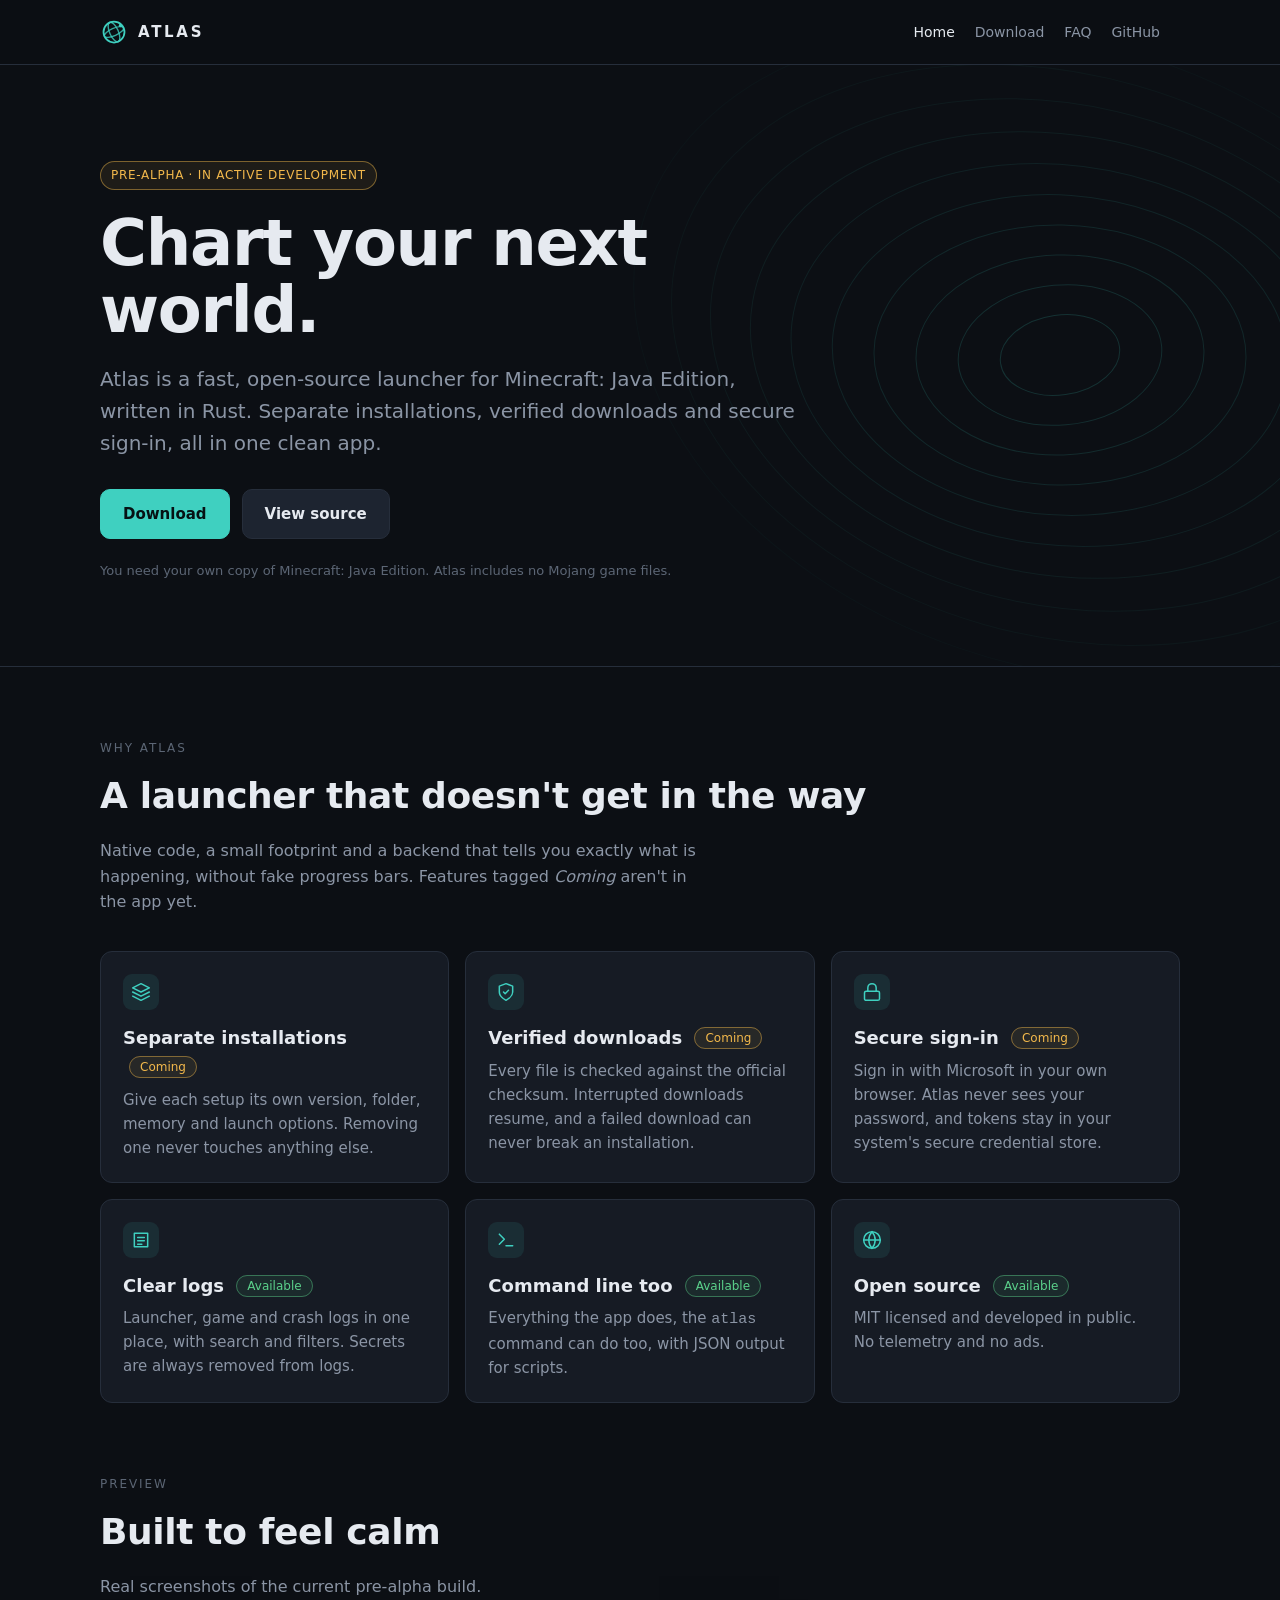
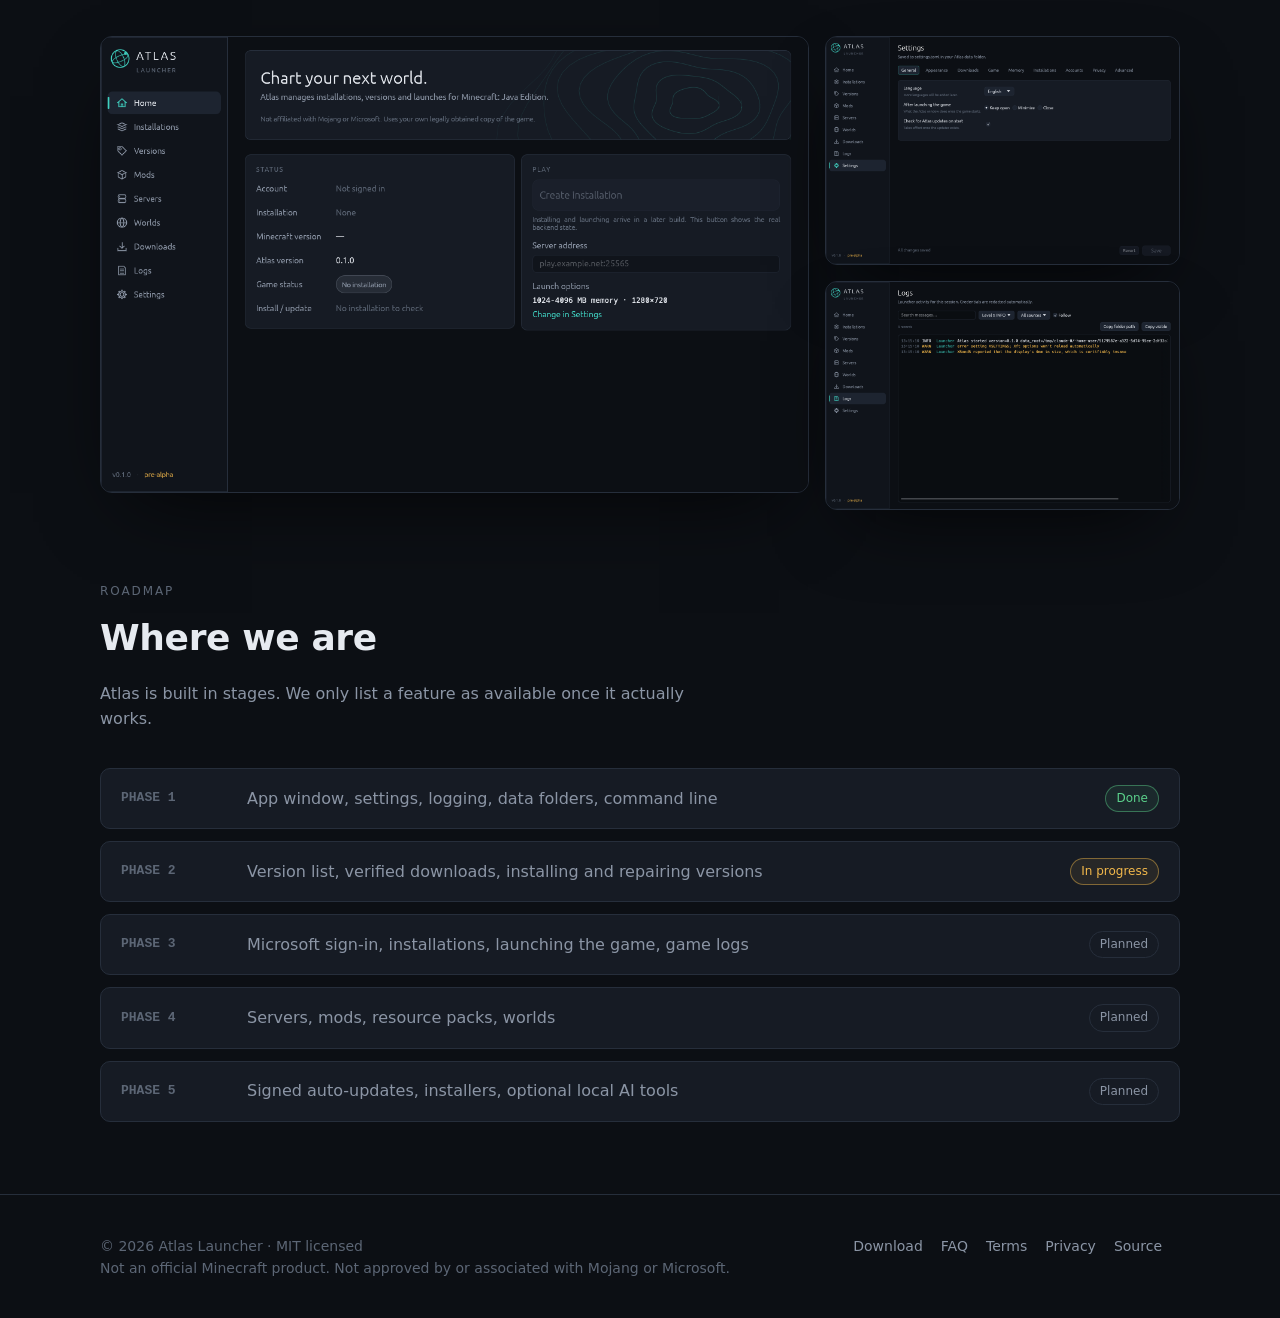
==== index.html @ b88f0ab8 "Add website (GitHub Pages) and cross-platform CI - site/: landing, download (live GitHub release loo" ====
<!doctype html>
<html lang="en">
<head>
<meta charset="utf-8">
<meta name="viewport" content="width=device-width,initial-scale=1">
<title>Atlas Launcher — a fast, open launcher for Minecraft: Java Edition</title>
<meta name="description" content="Atlas is an open-source Rust desktop launcher for Minecraft: Java Edition. Multiple installations, verified downloads, secure Microsoft sign-in.">
<meta name="theme-color" content="#0c0f14">
<meta property="og:title" content="Atlas Launcher — a fast, open launcher for Minecraft: Java Edition">
<meta property="og:description" content="Atlas is an open-source Rust desktop launcher for Minecraft: Java Edition. Multiple installations, verified downloads, secure Microsoft sign-in.">
<meta property="og:image" content="assets/home.png">
<link rel="icon" href="assets/favicon.svg" type="image/svg+xml">
<link rel="stylesheet" href="assets/style.css">
<script src="assets/site.js" defer></script>
</head>
<body>
<header class="nav"><div class="wrap">
<a class="brand" href="index.html"><svg viewBox="0 0 32 32" fill="none" aria-hidden="true"><circle cx="16" cy="16" r="12" stroke="#3fd0c0" stroke-width="2"/><ellipse cx="16" cy="16" rx="5" ry="12" transform="rotate(-24 16 16)" stroke="#3fd0c0" stroke-opacity=".8" stroke-width="1.6"/><ellipse cx="16" cy="16" rx="12" ry="4.2" transform="rotate(-24 16 16)" stroke="#3fd0c0" stroke-opacity=".8" stroke-width="1.6"/><circle cx="23.5" cy="8.5" r="2" fill="#3fd0c0"/></svg>ATLAS</a>
<button class="menu-btn" aria-expanded="false" aria-label="Menu">Menu</button>
<ul><li><a href="index.html" aria-current="page">Home</a></li><li><a href="download.html">Download</a></li><li><a href="faq.html">FAQ</a></li><li><a href="https://github.com/sayovc/Atlas-Launcher">GitHub</a></li><li><a href="#" data-discord hidden>Discord</a></li></ul>
</div></header>
<main>
<section class="hero"><div class="wrap"><svg class="contours" viewBox="0 0 900 700" fill="none" aria-hidden="true"><ellipse cx="520" cy="330" rx="60" ry="40" transform="rotate(-8 520 330)" stroke="#3fd0c0" stroke-opacity="0.32"/><ellipse cx="520" cy="330" rx="102" ry="70" transform="rotate(-5 520 330)" stroke="#3fd0c0" stroke-opacity="0.29"/><ellipse cx="520" cy="330" rx="144" ry="100" transform="rotate(-2 520 330)" stroke="#3fd0c0" stroke-opacity="0.26"/><ellipse cx="520" cy="330" rx="186" ry="130" transform="rotate(1 520 330)" stroke="#3fd0c0" stroke-opacity="0.23"/><ellipse cx="520" cy="330" rx="228" ry="160" transform="rotate(4 520 330)" stroke="#3fd0c0" stroke-opacity="0.20"/><ellipse cx="520" cy="330" rx="270" ry="190" transform="rotate(7 520 330)" stroke="#3fd0c0" stroke-opacity="0.17"/><ellipse cx="520" cy="330" rx="312" ry="220" transform="rotate(10 520 330)" stroke="#3fd0c0" stroke-opacity="0.14"/><ellipse cx="520" cy="330" rx="354" ry="250" transform="rotate(13 520 330)" stroke="#3fd0c0" stroke-opacity="0.11"/><ellipse cx="520" cy="330" rx="396" ry="280" transform="rotate(16 520 330)" stroke="#3fd0c0" stroke-opacity="0.08"/><ellipse cx="520" cy="330" rx="438" ry="310" transform="rotate(19 520 330)" stroke="#3fd0c0" stroke-opacity="0.05"/></svg>
<span class="badge">Pre-alpha · in active development</span>
<h1>Chart your next world.</h1>
<p class="lead">Atlas is a fast, open-source launcher for Minecraft: Java Edition, written in Rust. Separate installations, verified downloads and secure sign-in, all in one clean app.</p>
<div class="ctas"><a class="btn primary" href="download.html">Download</a><a class="btn" href="https://github.com/sayovc/Atlas-Launcher">View source</a><a class="btn" href="#" data-discord hidden>Join Discord</a></div>
<p class="fine">You need your own copy of Minecraft: Java Edition. Atlas includes no Mojang game files.</p>
</div></section>

<section><div class="wrap">
<p class="eyebrow">Why Atlas</p><h2>A launcher that doesn't get in the way</h2>
<p class="sub">Native code, a small footprint and a backend that tells you exactly what is happening, without fake progress bars. Features tagged <em>Coming</em> aren't in the app yet.</p>
<div class="grid">
<div class="card reveal"><div class="icon"><svg viewBox="0 0 24 24" fill="none" stroke="currentColor" stroke-width="1.8" stroke-linecap="round" stroke-linejoin="round"><path d="M12 2 2 7l10 5 10-5-10-5z"/><path d="m2 17 10 5 10-5"/><path d="m2 12 10 5 10-5"/></svg></div><h3>Separate installations <span class="pill next">Coming</span></h3><p>Give each setup its own version, folder, memory and launch options. Removing one never touches anything else.</p></div>
<div class="card reveal"><div class="icon"><svg viewBox="0 0 24 24" fill="none" stroke="currentColor" stroke-width="1.8" stroke-linecap="round" stroke-linejoin="round"><path d="M12 22s8-4 8-10V5l-8-3-8 3v7c0 6 8 10 8 10z"/><path d="m9 12 2 2 4-4"/></svg></div><h3>Verified downloads <span class="pill next">Coming</span></h3><p>Every file is checked against the official checksum. Interrupted downloads resume, and a failed download can never break an installation.</p></div>
<div class="card reveal"><div class="icon"><svg viewBox="0 0 24 24" fill="none" stroke="currentColor" stroke-width="1.8" stroke-linecap="round" stroke-linejoin="round"><rect x="3" y="11" width="18" height="11" rx="2"/><path d="M7 11V7a5 5 0 0 1 10 0v4"/></svg></div><h3>Secure sign-in <span class="pill next">Coming</span></h3><p>Sign in with Microsoft in your own browser. Atlas never sees your password, and tokens stay in your system's secure credential store.</p></div>
<div class="card reveal"><div class="icon"><svg viewBox="0 0 24 24" fill="none" stroke="currentColor" stroke-width="1.8" stroke-linecap="round" stroke-linejoin="round"><path d="M4 4h16v16H4z"/><path d="M8 9h8M8 13h8M8 17h5"/></svg></div><h3>Clear logs <span class="pill done">Available</span></h3><p>Launcher, game and crash logs in one place, with search and filters. Secrets are always removed from logs.</p></div>
<div class="card reveal"><div class="icon"><svg viewBox="0 0 24 24" fill="none" stroke="currentColor" stroke-width="1.8" stroke-linecap="round" stroke-linejoin="round"><polyline points="4 17 10 11 4 5"/><line x1="12" y1="19" x2="20" y2="19"/></svg></div><h3>Command line too <span class="pill done">Available</span></h3><p>Everything the app does, the <code>atlas</code> command can do too, with JSON output for scripts.</p></div>
<div class="card reveal"><div class="icon"><svg viewBox="0 0 24 24" fill="none" stroke="currentColor" stroke-width="1.8" stroke-linecap="round" stroke-linejoin="round"><circle cx="12" cy="12" r="10"/><path d="M2 12h20"/><path d="M12 2a15 15 0 0 1 0 20 15 15 0 0 1 0-20z"/></svg></div><h3>Open source <span class="pill done">Available</span></h3><p>MIT licensed and developed in public. No telemetry and no ads.</p></div>
</div></div></section>

<section style="padding-top:0"><div class="wrap">
<p class="eyebrow">Preview</p><h2>Built to feel calm</h2>
<p class="sub">Real screenshots of the current pre-alpha build.</p>
<div class="shots reveal"><img class="shot" src="assets/home.png" alt="Atlas home screen showing status and play panel" loading="lazy">
<div class="side"><img class="shot" src="assets/settings.png" alt="Atlas settings screen" loading="lazy"><img class="shot" src="assets/logs.png" alt="Atlas log viewer" loading="lazy"></div></div>
</div></section>

<section style="padding-top:0"><div class="wrap">
<p class="eyebrow">Roadmap</p><h2>Where we are</h2>
<p class="sub">Atlas is built in stages. We only list a feature as available once it actually works.</p>
<div class="road">
<div class="step reveal"><b>PHASE 1</b><span class="d">App window, settings, logging, data folders, command line</span><span class="pill done">Done</span></div>
<div class="step reveal"><b>PHASE 2</b><span class="d">Version list, verified downloads, installing and repairing versions</span><span class="pill next">In progress</span></div>
<div class="step reveal"><b>PHASE 3</b><span class="d">Microsoft sign-in, installations, launching the game, game logs</span><span class="pill later">Planned</span></div>
<div class="step reveal"><b>PHASE 4</b><span class="d">Servers, mods, resource packs, worlds</span><span class="pill later">Planned</span></div>
<div class="step reveal"><b>PHASE 5</b><span class="d">Signed auto-updates, installers, optional local AI tools</span><span class="pill later">Planned</span></div>
</div></div></section>

</main>
<footer><div class="wrap">
<div>© <span data-year>2026</span> Atlas Launcher · MIT licensed<br>Not an official Minecraft product. Not approved by or associated with Mojang or Microsoft.</div>
<ul><li><a href="download.html">Download</a></li><li><a href="faq.html">FAQ</a></li><li><a href="terms.html">Terms</a></li><li><a href="privacy.html">Privacy</a></li><li><a href="https://github.com/sayovc/Atlas-Launcher">Source</a></li><li><a href="#" data-discord hidden>Discord</a></li></ul>
</div></footer>
</body>
</html>
---- assets/style.css ----
:root{
  --bg:#0c0f14;--bg2:#10141b;--surface:#161b24;--surface-hi:#1d2430;--border:#262e3b;
  --text:#e6eaf0;--dim:#8b95a5;--faint:#5c6675;--accent:#3fd0c0;--accent-ink:#061214;
  --warn:#f2b84b;--radius:12px;--max:1120px;
  --font:"Inter",system-ui,-apple-system,"Segoe UI",Roboto,Ubuntu,sans-serif;
  --mono:"JetBrains Mono",ui-monospace,SFMono-Regular,Menlo,Consolas,monospace;
}
*{box-sizing:border-box}
html{scroll-behavior:smooth}
@media (prefers-reduced-motion:reduce){html{scroll-behavior:auto}*{animation:none!important;transition:none!important}}
body{margin:0;background:var(--bg);color:var(--text);font:16px/1.6 var(--font);-webkit-font-smoothing:antialiased}
a{color:var(--accent);text-decoration:none}a:hover{text-decoration:underline}
img{max-width:100%;display:block}
.wrap{max-width:var(--max);margin:0 auto;padding:0 20px}
/* header */
.nav{position:sticky;top:0;z-index:10;background:rgba(12,15,20,.82);backdrop-filter:blur(10px);border-bottom:1px solid var(--border)}
.nav .wrap{display:flex;align-items:center;gap:24px;height:64px}
.brand{display:flex;align-items:center;gap:10px;color:var(--text);font-weight:700;letter-spacing:.18em;font-size:15px}
.brand:hover{text-decoration:none}
.brand svg{width:28px;height:28px}
.nav ul{display:flex;gap:20px;list-style:none;margin:0 0 0 auto;padding:0}
.nav ul a{color:var(--dim);font-size:14px}.nav ul a:hover,.nav ul a[aria-current]{color:var(--text);text-decoration:none}
.menu-btn{display:none;margin-left:auto;background:none;border:1px solid var(--border);color:var(--text);border-radius:8px;padding:6px 10px;font:inherit}
@media (max-width:760px){
  .menu-btn{display:block}
  .nav ul{display:none;position:absolute;top:64px;left:0;right:0;flex-direction:column;gap:0;background:var(--bg2);border-bottom:1px solid var(--border);padding:8px 20px}
  .nav ul.open{display:flex}.nav ul a{display:block;padding:10px 0}
}
/* buttons */
.btn{display:inline-flex;align-items:center;gap:8px;padding:12px 22px;border-radius:10px;font-weight:600;font-size:15px;border:1px solid var(--border);background:var(--surface-hi);color:var(--text);transition:transform .15s,border-color .15s,background .15s}
.btn:hover{text-decoration:none;border-color:var(--accent);transform:translateY(-1px)}
.btn.primary{background:var(--accent);color:var(--accent-ink);border-color:var(--accent)}
.btn.primary:hover{filter:brightness(1.07)}
.btn[hidden]{display:none}
/* hero */
.hero{position:relative;overflow:hidden;padding:96px 0 72px;border-bottom:1px solid var(--border)}
.hero .contours{position:absolute;right:-160px;top:-40px;width:900px;opacity:.55;pointer-events:none}
.hero h1{font-size:clamp(36px,6vw,64px);line-height:1.05;margin:0 0 18px;letter-spacing:-.02em;max-width:14ch}
.hero p.lead{font-size:clamp(17px,2.2vw,20px);color:var(--dim);max-width:56ch;margin:0 0 30px}
.hero .ctas{display:flex;flex-wrap:wrap;gap:12px}
.badge{display:inline-block;font-size:12px;letter-spacing:.06em;text-transform:uppercase;padding:4px 10px;border-radius:999px;border:1px solid rgba(242,184,75,.45);color:var(--warn);background:rgba(242,184,75,.08);margin-bottom:20px}
.fine{font-size:13px;color:var(--faint);margin-top:22px}
/* sections */
section{padding:72px 0}
.eyebrow{font-size:12px;letter-spacing:.16em;text-transform:uppercase;color:var(--faint);margin:0 0 8px}
h2{font-size:clamp(26px,3.4vw,36px);margin:0 0 14px;letter-spacing:-.01em}
h3{margin:0 0 6px;font-size:18px}
.sub{color:var(--dim);max-width:60ch;margin:0 0 36px}
.grid{display:grid;gap:16px;grid-template-columns:repeat(auto-fit,minmax(300px,1fr))}
.card h3 .pill{vertical-align:middle;margin-left:6px;font-weight:500}
.card{background:var(--surface);border:1px solid var(--border);border-radius:var(--radius);padding:22px}
.card p{margin:0;color:var(--dim);font-size:15px}
.card .icon{width:36px;height:36px;border-radius:9px;display:grid;place-items:center;background:rgba(63,208,192,.1);color:var(--accent);margin-bottom:14px}
.card .icon svg{width:20px;height:20px}
.shot{border-radius:var(--radius);border:1px solid var(--border);box-shadow:0 30px 80px -30px rgba(0,0,0,.8)}
.shots{display:grid;gap:16px;grid-template-columns:2fr 1fr}
.shots .side{display:grid;gap:16px}
@media (max-width:760px){.shots{grid-template-columns:1fr}}
/* roadmap */
.road{display:grid;gap:12px}
.step{display:grid;grid-template-columns:110px 1fr auto;gap:16px;align-items:center;background:var(--surface);border:1px solid var(--border);border-radius:10px;padding:16px 20px}
.step b{font-family:var(--mono);font-size:13px;color:var(--faint)}
.step span.d{color:var(--dim)}
.pill{font-size:12px;padding:3px 10px;border-radius:999px;white-space:nowrap}
.pill.done{color:#5bd18b;border:1px solid rgba(91,209,139,.45);background:rgba(91,209,139,.08)}
.pill.next{color:var(--warn);border:1px solid rgba(242,184,75,.45);background:rgba(242,184,75,.08)}
.pill.later{color:var(--dim);border:1px solid var(--border)}
@media (max-width:620px){.step{grid-template-columns:1fr}}
/* prose pages */
.page{padding:64px 0 80px}
.prose{max-width:760px}
.prose h1{font-size:clamp(30px,4.5vw,44px);margin:0 0 8px;letter-spacing:-.02em}
.prose h2{font-size:22px;margin:40px 0 10px}
.prose p,.prose li{color:#c4cad4}
.prose .meta{color:var(--faint);font-size:14px;margin-bottom:28px}
.prose code,pre{font-family:var(--mono);font-size:14px;background:var(--surface);border:1px solid var(--border);border-radius:6px}
.prose code{padding:1px 6px}
pre{padding:16px;overflow-x:auto;color:var(--text)}
details{background:var(--surface);border:1px solid var(--border);border-radius:10px;padding:14px 18px;margin-bottom:10px}
details summary{cursor:pointer;font-weight:600}
details p{margin:10px 0 0}
.note{border-left:3px solid var(--warn);background:rgba(242,184,75,.06);padding:12px 16px;border-radius:0 8px 8px 0;color:#d9cfb9}
/* downloads */
.dl-grid{display:grid;gap:16px;grid-template-columns:repeat(auto-fit,minmax(260px,1fr));margin:28px 0}
.dl{background:var(--surface);border:1px solid var(--border);border-radius:var(--radius);padding:22px;display:flex;flex-direction:column;gap:10px}
.dl.recommended{border-color:var(--accent);box-shadow:0 0 0 1px var(--accent) inset}
.dl .os{font-weight:700;font-size:18px}
.dl .files{display:flex;flex-direction:column;gap:6px;font-size:14px}
.dl .muted{color:var(--faint);font-size:14px}
/* footer */
footer{border-top:1px solid var(--border);padding:40px 0;color:var(--faint);font-size:14px}
footer .wrap{display:flex;flex-wrap:wrap;gap:24px;justify-content:space-between}
footer ul{list-style:none;display:flex;flex-wrap:wrap;gap:18px;margin:0;padding:0}
footer a{color:var(--dim)}
.reveal{opacity:0;transform:translateY(12px);transition:opacity .6s ease,transform .6s ease}
.reveal.in{opacity:1;transform:none}
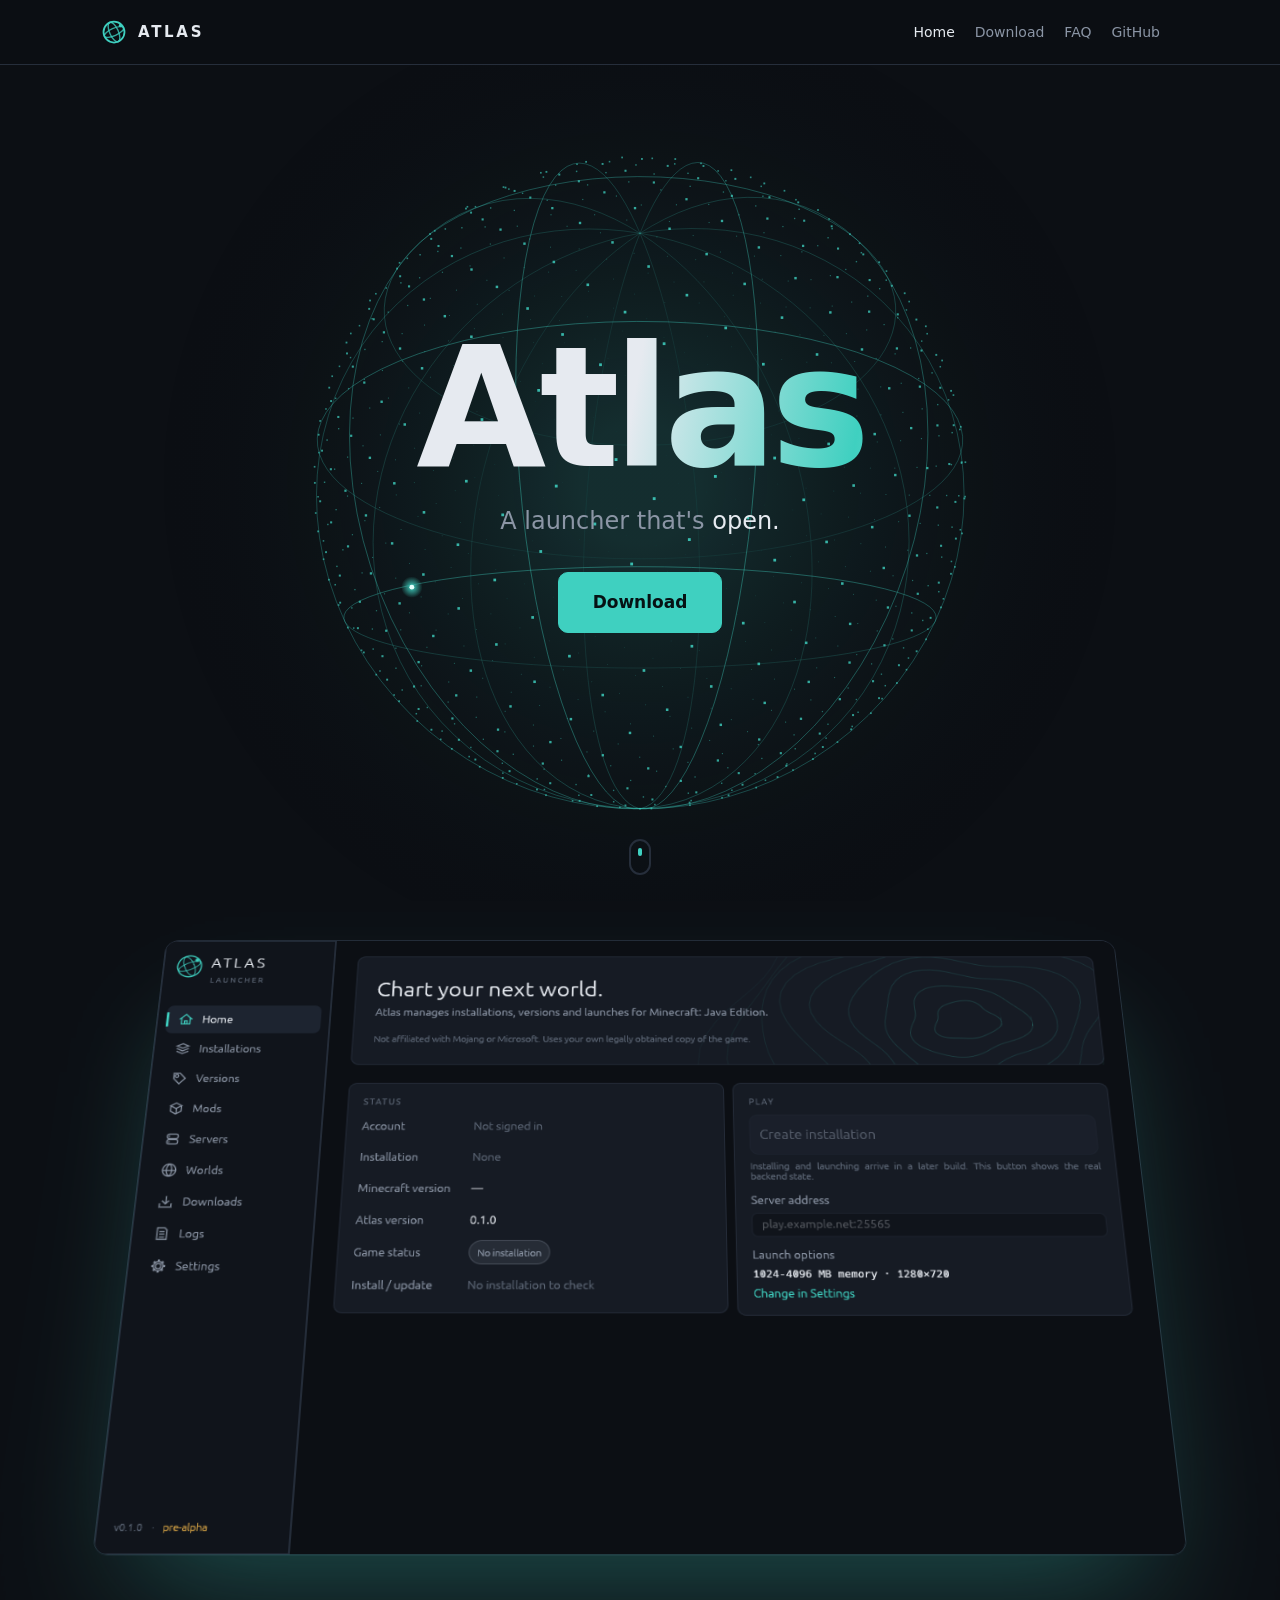
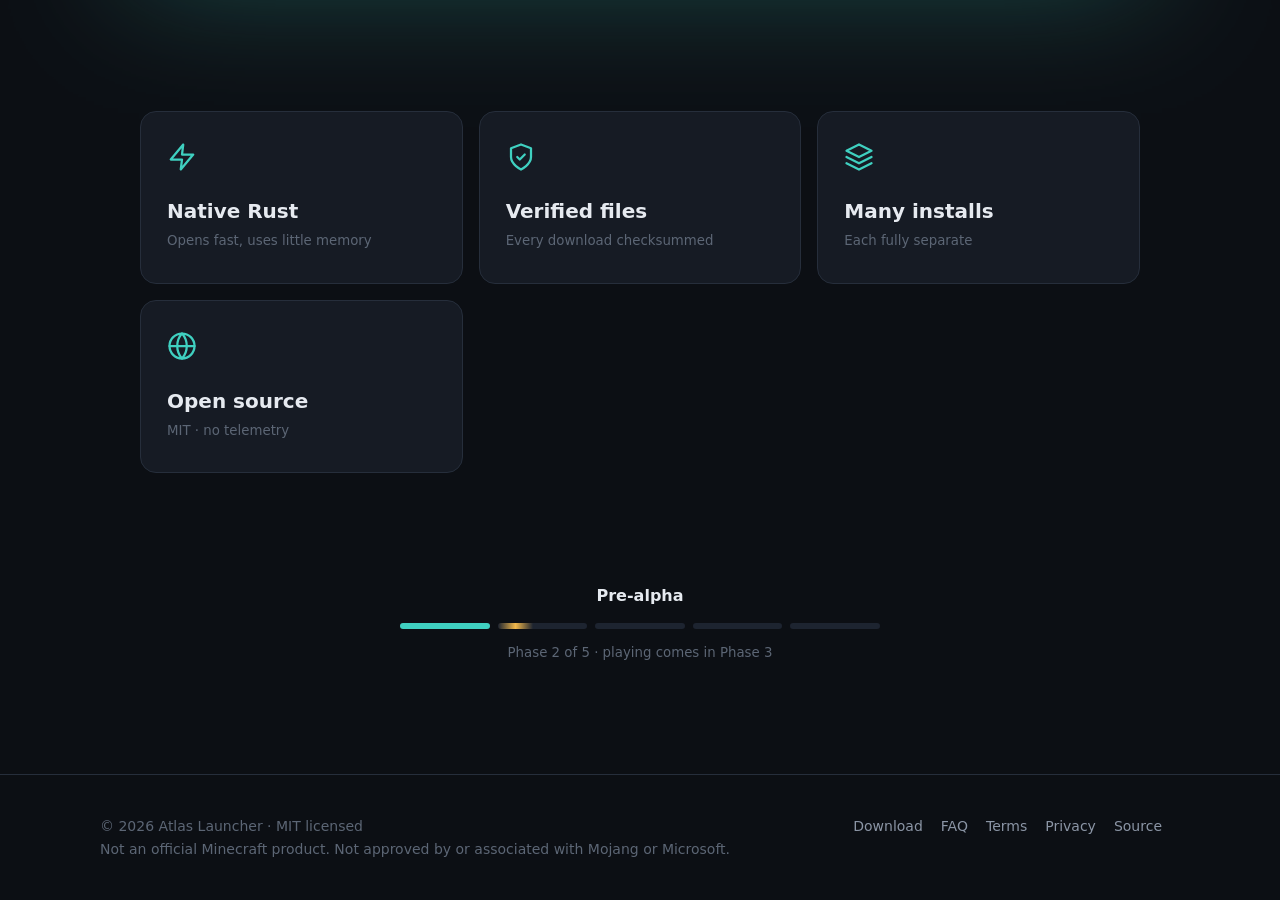
==== commit b874bdbc: "Website: minimal animated home page Interactive canvas globe (cursor tilt, drag to spin), cycling ta" ====
--- a/index.html
+++ b/index.html
@@ -3,11 +3,11 @@
 <head>
 <meta charset="utf-8">
 <meta name="viewport" content="width=device-width,initial-scale=1">
-<title>Atlas Launcher — a fast, open launcher for Minecraft: Java Edition</title>
-<meta name="description" content="Atlas is an open-source Rust desktop launcher for Minecraft: Java Edition. Multiple installations, verified downloads, secure Microsoft sign-in.">
+<title>Atlas Launcher</title>
+<meta name="description" content="A fast, open-source Minecraft: Java Edition launcher written in Rust.">
 <meta name="theme-color" content="#0c0f14">
-<meta property="og:title" content="Atlas Launcher — a fast, open launcher for Minecraft: Java Edition">
-<meta property="og:description" content="Atlas is an open-source Rust desktop launcher for Minecraft: Java Edition. Multiple installations, verified downloads, secure Microsoft sign-in.">
+<meta property="og:title" content="Atlas Launcher">
+<meta property="og:description" content="A fast, open-source Minecraft: Java Edition launcher written in Rust.">
 <meta property="og:image" content="assets/home.png">
 <link rel="icon" href="assets/favicon.svg" type="image/svg+xml">
 <link rel="stylesheet" href="assets/style.css">
@@ -20,43 +20,35 @@
 <ul><li><a href="index.html" aria-current="page">Home</a></li><li><a href="download.html">Download</a></li><li><a href="faq.html">FAQ</a></li><li><a href="https://github.com/sayovc/Atlas-Launcher">GitHub</a></li><li><a href="#" data-discord hidden>Discord</a></li></ul>
 </div></header>
 <main>
-<section class="hero"><div class="wrap"><svg class="contours" viewBox="0 0 900 700" fill="none" aria-hidden="true"><ellipse cx="520" cy="330" rx="60" ry="40" transform="rotate(-8 520 330)" stroke="#3fd0c0" stroke-opacity="0.32"/><ellipse cx="520" cy="330" rx="102" ry="70" transform="rotate(-5 520 330)" stroke="#3fd0c0" stroke-opacity="0.29"/><ellipse cx="520" cy="330" rx="144" ry="100" transform="rotate(-2 520 330)" stroke="#3fd0c0" stroke-opacity="0.26"/><ellipse cx="520" cy="330" rx="186" ry="130" transform="rotate(1 520 330)" stroke="#3fd0c0" stroke-opacity="0.23"/><ellipse cx="520" cy="330" rx="228" ry="160" transform="rotate(4 520 330)" stroke="#3fd0c0" stroke-opacity="0.20"/><ellipse cx="520" cy="330" rx="270" ry="190" transform="rotate(7 520 330)" stroke="#3fd0c0" stroke-opacity="0.17"/><ellipse cx="520" cy="330" rx="312" ry="220" transform="rotate(10 520 330)" stroke="#3fd0c0" stroke-opacity="0.14"/><ellipse cx="520" cy="330" rx="354" ry="250" transform="rotate(13 520 330)" stroke="#3fd0c0" stroke-opacity="0.11"/><ellipse cx="520" cy="330" rx="396" ry="280" transform="rotate(16 520 330)" stroke="#3fd0c0" stroke-opacity="0.08"/><ellipse cx="520" cy="330" rx="438" ry="310" transform="rotate(19 520 330)" stroke="#3fd0c0" stroke-opacity="0.05"/></svg>
-<span class="badge">Pre-alpha · in active development</span>
-<h1>Chart your next world.</h1>
-<p class="lead">Atlas is a fast, open-source launcher for Minecraft: Java Edition, written in Rust. Separate installations, verified downloads and secure sign-in, all in one clean app.</p>
-<div class="ctas"><a class="btn primary" href="download.html">Download</a><a class="btn" href="https://github.com/sayovc/Atlas-Launcher">View source</a><a class="btn" href="#" data-discord hidden>Join Discord</a></div>
-<p class="fine">You need your own copy of Minecraft: Java Edition. Atlas includes no Mojang game files.</p>
-</div></section>
+<section class="hero2"><canvas id="globe" aria-hidden="true"></canvas>
+<div class="inner">
+<h1 class="title">Atlas</h1>
+<p class="tag">A launcher that's <span class="word" id="word">fast.</span></p>
+<a class="btn primary glow magnetic" href="download.html">Download</a>
+</div><span class="scroll-hint" aria-hidden="true"></span></section>
 
-<section><div class="wrap">
-<p class="eyebrow">Why Atlas</p><h2>A launcher that doesn't get in the way</h2>
-<p class="sub">Native code, a small footprint and a backend that tells you exactly what is happening, without fake progress bars. Features tagged <em>Coming</em> aren't in the app yet.</p>
-<div class="grid">
-<div class="card reveal"><div class="icon"><svg viewBox="0 0 24 24" fill="none" stroke="currentColor" stroke-width="1.8" stroke-linecap="round" stroke-linejoin="round"><path d="M12 2 2 7l10 5 10-5-10-5z"/><path d="m2 17 10 5 10-5"/><path d="m2 12 10 5 10-5"/></svg></div><h3>Separate installations <span class="pill next">Coming</span></h3><p>Give each setup its own version, folder, memory and launch options. Removing one never touches anything else.</p></div>
-<div class="card reveal"><div class="icon"><svg viewBox="0 0 24 24" fill="none" stroke="currentColor" stroke-width="1.8" stroke-linecap="round" stroke-linejoin="round"><path d="M12 22s8-4 8-10V5l-8-3-8 3v7c0 6 8 10 8 10z"/><path d="m9 12 2 2 4-4"/></svg></div><h3>Verified downloads <span class="pill next">Coming</span></h3><p>Every file is checked against the official checksum. Interrupted downloads resume, and a failed download can never break an installation.</p></div>
-<div class="card reveal"><div class="icon"><svg viewBox="0 0 24 24" fill="none" stroke="currentColor" stroke-width="1.8" stroke-linecap="round" stroke-linejoin="round"><rect x="3" y="11" width="18" height="11" rx="2"/><path d="M7 11V7a5 5 0 0 1 10 0v4"/></svg></div><h3>Secure sign-in <span class="pill next">Coming</span></h3><p>Sign in with Microsoft in your own browser. Atlas never sees your password, and tokens stay in your system's secure credential store.</p></div>
-<div class="card reveal"><div class="icon"><svg viewBox="0 0 24 24" fill="none" stroke="currentColor" stroke-width="1.8" stroke-linecap="round" stroke-linejoin="round"><path d="M4 4h16v16H4z"/><path d="M8 9h8M8 13h8M8 17h5"/></svg></div><h3>Clear logs <span class="pill done">Available</span></h3><p>Launcher, game and crash logs in one place, with search and filters. Secrets are always removed from logs.</p></div>
-<div class="card reveal"><div class="icon"><svg viewBox="0 0 24 24" fill="none" stroke="currentColor" stroke-width="1.8" stroke-linecap="round" stroke-linejoin="round"><polyline points="4 17 10 11 4 5"/><line x1="12" y1="19" x2="20" y2="19"/></svg></div><h3>Command line too <span class="pill done">Available</span></h3><p>Everything the app does, the <code>atlas</code> command can do too, with JSON output for scripts.</p></div>
-<div class="card reveal"><div class="icon"><svg viewBox="0 0 24 24" fill="none" stroke="currentColor" stroke-width="1.8" stroke-linecap="round" stroke-linejoin="round"><circle cx="12" cy="12" r="10"/><path d="M2 12h20"/><path d="M12 2a15 15 0 0 1 0 20 15 15 0 0 1 0-20z"/></svg></div><h3>Open source <span class="pill done">Available</span></h3><p>MIT licensed and developed in public. No telemetry and no ads.</p></div>
-</div></div></section>
+<div class="stage"><div class="frame"><img src="assets/home.png" alt="Atlas launcher home screen"></div></div>
 
-<section style="padding-top:0"><div class="wrap">
-<p class="eyebrow">Preview</p><h2>Built to feel calm</h2>
-<p class="sub">Real screenshots of the current pre-alpha build.</p>
-<div class="shots reveal"><img class="shot" src="assets/home.png" alt="Atlas home screen showing status and play panel" loading="lazy">
-<div class="side"><img class="shot" src="assets/settings.png" alt="Atlas settings screen" loading="lazy"><img class="shot" src="assets/logs.png" alt="Atlas log viewer" loading="lazy"></div></div>
-</div></section>
+<div class="tiles">
+<div class="spot"><svg viewBox="0 0 24 24" fill="none" stroke="currentColor" stroke-width="1.8" stroke-linecap="round" stroke-linejoin="round"><path d="M13 2 3 14h9l-1 8 10-12h-9l1-8z"/></svg><b>Native Rust</b><small>Opens fast, uses little memory</small></div>
+<div class="spot"><svg viewBox="0 0 24 24" fill="none" stroke="currentColor" stroke-width="1.8" stroke-linecap="round" stroke-linejoin="round"><path d="M12 22s8-4 8-10V5l-8-3-8 3v7c0 6 8 10 8 10z"/><path d="m9 12 2 2 4-4"/></svg><b>Verified files</b><small>Every download checksummed</small></div>
+<div class="spot"><svg viewBox="0 0 24 24" fill="none" stroke="currentColor" stroke-width="1.8" stroke-linecap="round" stroke-linejoin="round"><path d="M12 2 2 7l10 5 10-5-10-5z"/><path d="m2 17 10 5 10-5"/><path d="m2 12 10 5 10-5"/></svg><b>Many installs</b><small>Each fully separate</small></div>
+<div class="spot"><svg viewBox="0 0 24 24" fill="none" stroke="currentColor" stroke-width="1.8" stroke-linecap="round" stroke-linejoin="round"><circle cx="12" cy="12" r="10"/><path d="M2 12h20"/><path d="M12 2a15 15 0 0 1 0 20 15 15 0 0 1 0-20z"/></svg><b>Open source</b><small>MIT · no telemetry</small></div>
+</div>
 
-<section style="padding-top:0"><div class="wrap">
-<p class="eyebrow">Roadmap</p><h2>Where we are</h2>
-<p class="sub">Atlas is built in stages. We only list a feature as available once it actually works.</p>
-<div class="road">
-<div class="step reveal"><b>PHASE 1</b><span class="d">App window, settings, logging, data folders, command line</span><span class="pill done">Done</span></div>
-<div class="step reveal"><b>PHASE 2</b><span class="d">Version list, verified downloads, installing and repairing versions</span><span class="pill next">In progress</span></div>
-<div class="step reveal"><b>PHASE 3</b><span class="d">Microsoft sign-in, installations, launching the game, game logs</span><span class="pill later">Planned</span></div>
-<div class="step reveal"><b>PHASE 4</b><span class="d">Servers, mods, resource packs, worlds</span><span class="pill later">Planned</span></div>
-<div class="step reveal"><b>PHASE 5</b><span class="d">Signed auto-updates, installers, optional local AI tools</span><span class="pill later">Planned</span></div>
-</div></div></section>
+<div class="progress"><b>Pre-alpha</b>
+<div class="bar"><i class="done"></i><i class="now"></i><i></i><i></i><i></i></div>
+<small>Phase 2 of 5 · playing comes in Phase 3</small></div>
+<script src="assets/globe.js" defer></script>
+<script>
+(() => {
+  const words = ["fast.", "open.", "yours.", "safe.", "simple."];
+  const el = document.getElementById("word"); let i = 0;
+  if (matchMedia("(prefers-reduced-motion: reduce)").matches) return;
+  setInterval(() => { i = (i + 1) % words.length; el.textContent = words[i];
+    el.style.animation = "none"; void el.offsetWidth; el.style.animation = ""; }, 2200);
+})();
+</script>
 
 </main>
 <footer><div class="wrap">
--- a/assets/style.css
+++ b/assets/style.css
@@ -94,3 +94,40 @@
 footer a{color:var(--dim)}
 .reveal{opacity:0;transform:translateY(12px);transition:opacity .6s ease,transform .6s ease}
 .reveal.in{opacity:1;transform:none}
+/* ---------- home v2 ---------- */
+.hero2{position:relative;min-height:calc(100vh - 64px);display:grid;place-items:center;text-align:center;overflow:hidden;padding:40px 20px}
+.hero2 canvas{position:absolute;inset:0;width:100%;height:100%;cursor:grab}
+.hero2 canvas:active{cursor:grabbing}
+.hero2 .inner{position:relative;pointer-events:none}
+.hero2 .inner a{pointer-events:auto}
+.title{font-size:clamp(64px,14vw,168px);font-weight:800;letter-spacing:-.04em;line-height:.9;margin:0;
+  background:linear-gradient(100deg,#e6eaf0 20%,#3fd0c0 40%,#e6eaf0 60%);background-size:250% 100%;
+  -webkit-background-clip:text;background-clip:text;color:transparent;animation:shine 6s ease-in-out infinite}
+@keyframes shine{0%,100%{background-position:100% 0}50%{background-position:0 0}}
+.tag{font-size:clamp(18px,2.4vw,24px);color:var(--dim);margin:18px 0 34px;height:1.5em}
+.tag .word{color:var(--text);display:inline-block;animation:wordin .5s ease}
+@keyframes wordin{from{opacity:0;transform:translateY(10px);filter:blur(4px)}to{opacity:1;transform:none;filter:none}}
+.btn.glow{box-shadow:0 0 0 0 rgba(63,208,192,.5);animation:pulse 2.6s infinite;padding:16px 34px;font-size:17px;transition:transform .2s ease}
+@keyframes pulse{0%{box-shadow:0 0 0 0 rgba(63,208,192,.45)}70%{box-shadow:0 0 0 18px rgba(63,208,192,0)}100%{box-shadow:0 0 0 0 rgba(63,208,192,0)}}
+.scroll-hint{position:absolute;bottom:26px;left:50%;width:22px;height:36px;margin-left:-11px;border:2px solid var(--border);border-radius:12px}
+.scroll-hint::after{content:"";position:absolute;left:50%;top:7px;width:4px;height:8px;margin-left:-2px;border-radius:2px;background:var(--accent);animation:wheel 1.8s infinite}
+@keyframes wheel{0%{opacity:0;transform:translateY(0)}30%{opacity:1}100%{opacity:0;transform:translateY(12px)}}
+.stage{perspective:1400px;padding:40px 20px 100px}
+.stage .frame{max-width:1040px;margin:0 auto;transform:rotateX(18deg) scale(.91);transform-origin:50% 0;transition:transform .25s ease-out;border-radius:14px;
+  box-shadow:0 60px 120px -40px rgba(63,208,192,.35),0 0 0 1px var(--border)}
+.stage .frame img{border-radius:14px}
+.tiles{display:grid;gap:16px;grid-template-columns:repeat(auto-fit,minmax(250px,1fr));max-width:1040px;margin:0 auto;padding:0 20px 110px}
+.spot{position:relative;overflow:hidden;background:var(--surface);border:1px solid var(--border);border-radius:16px;padding:30px 26px;transition:transform .25s,border-color .25s}
+.spot::before{content:"";position:absolute;inset:0;background:radial-gradient(320px circle at var(--x,50%) var(--y,50%),rgba(63,208,192,.16),transparent 60%);opacity:0;transition:opacity .3s}
+.spot:hover{transform:translateY(-4px);border-color:rgba(63,208,192,.45)}.spot:hover::before{opacity:1}
+.spot svg{width:30px;height:30px;color:var(--accent);margin-bottom:16px;position:relative}
+.spot b{display:block;font-size:20px;position:relative}
+.spot small{color:var(--faint);position:relative}
+.progress{max-width:520px;margin:0 auto 110px;padding:0 20px;text-align:center}
+.bar{display:flex;gap:8px;margin:14px 0 10px}
+.bar i{flex:1;height:6px;border-radius:3px;background:var(--surface-hi);position:relative;overflow:hidden}
+.bar i.done{background:var(--accent)}
+.bar i.now::after{content:"";position:absolute;inset:0;width:40%;background:linear-gradient(90deg,transparent,var(--warn),transparent);animation:slide 1.6s infinite}
+@keyframes slide{from{transform:translateX(-100%)}to{transform:translateX(260%)}}
+.progress small{color:var(--faint)}
+@media (prefers-reduced-motion:reduce){.title{animation:none}.stage .frame{transform:none}}
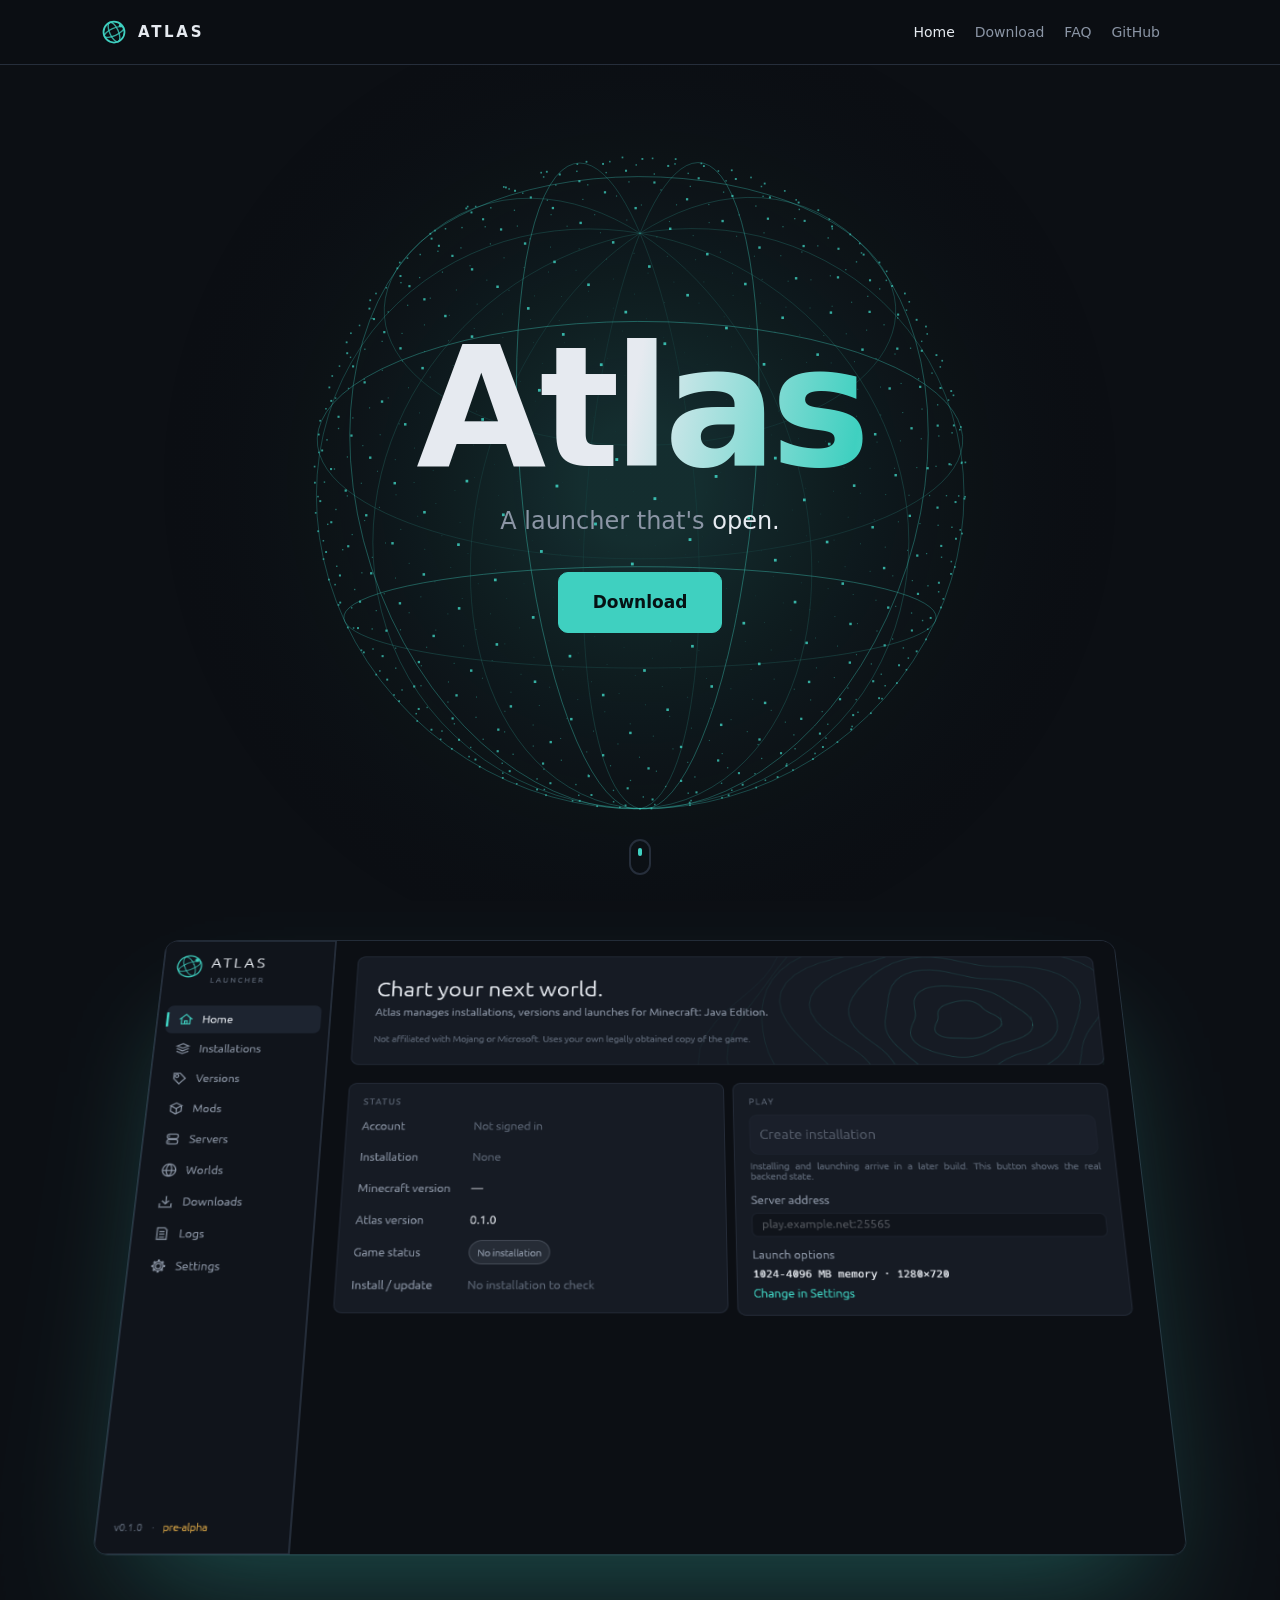
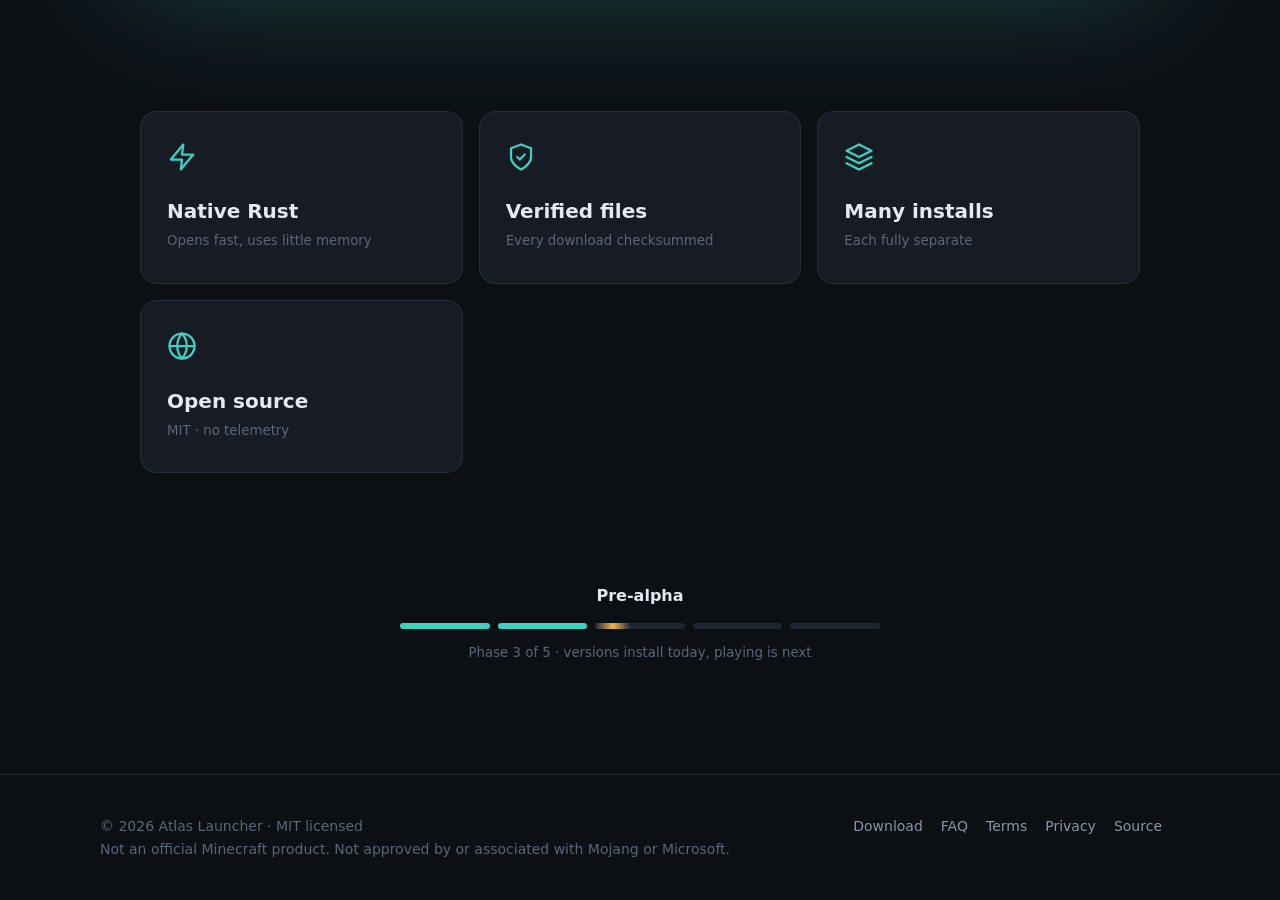
==== commit 605c5fa0: "Phase 2: version manager and verified downloads - atlas-downloads: async resumable downloads (Range " ====
--- a/index.html
+++ b/index.html
@@ -37,8 +37,8 @@
 </div>
 
 <div class="progress"><b>Pre-alpha</b>
-<div class="bar"><i class="done"></i><i class="now"></i><i></i><i></i><i></i></div>
-<small>Phase 2 of 5 · playing comes in Phase 3</small></div>
+<div class="bar"><i class="done"></i><i class="done"></i><i class="now"></i><i></i><i></i></div>
+<small>Phase 3 of 5 · versions install today, playing is next</small></div>
 <script src="assets/globe.js" defer></script>
 <script>
 (() => {
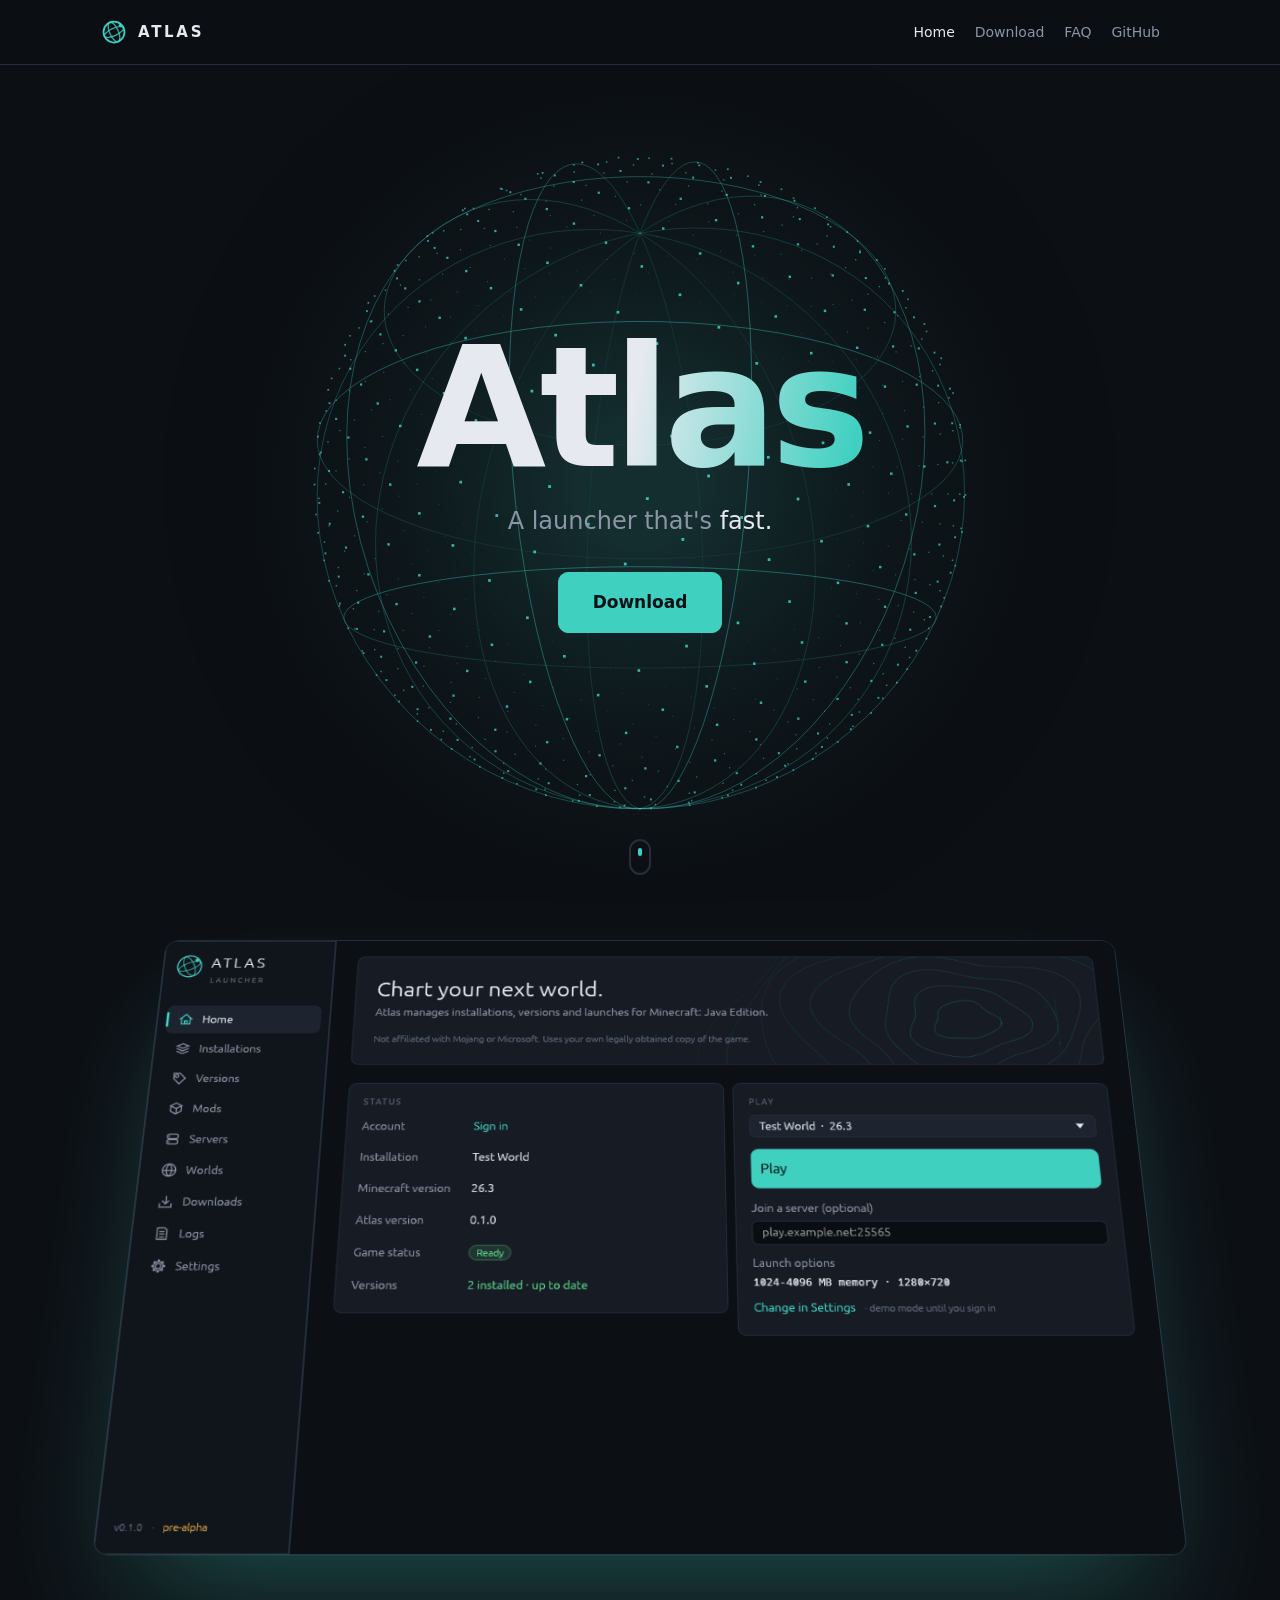
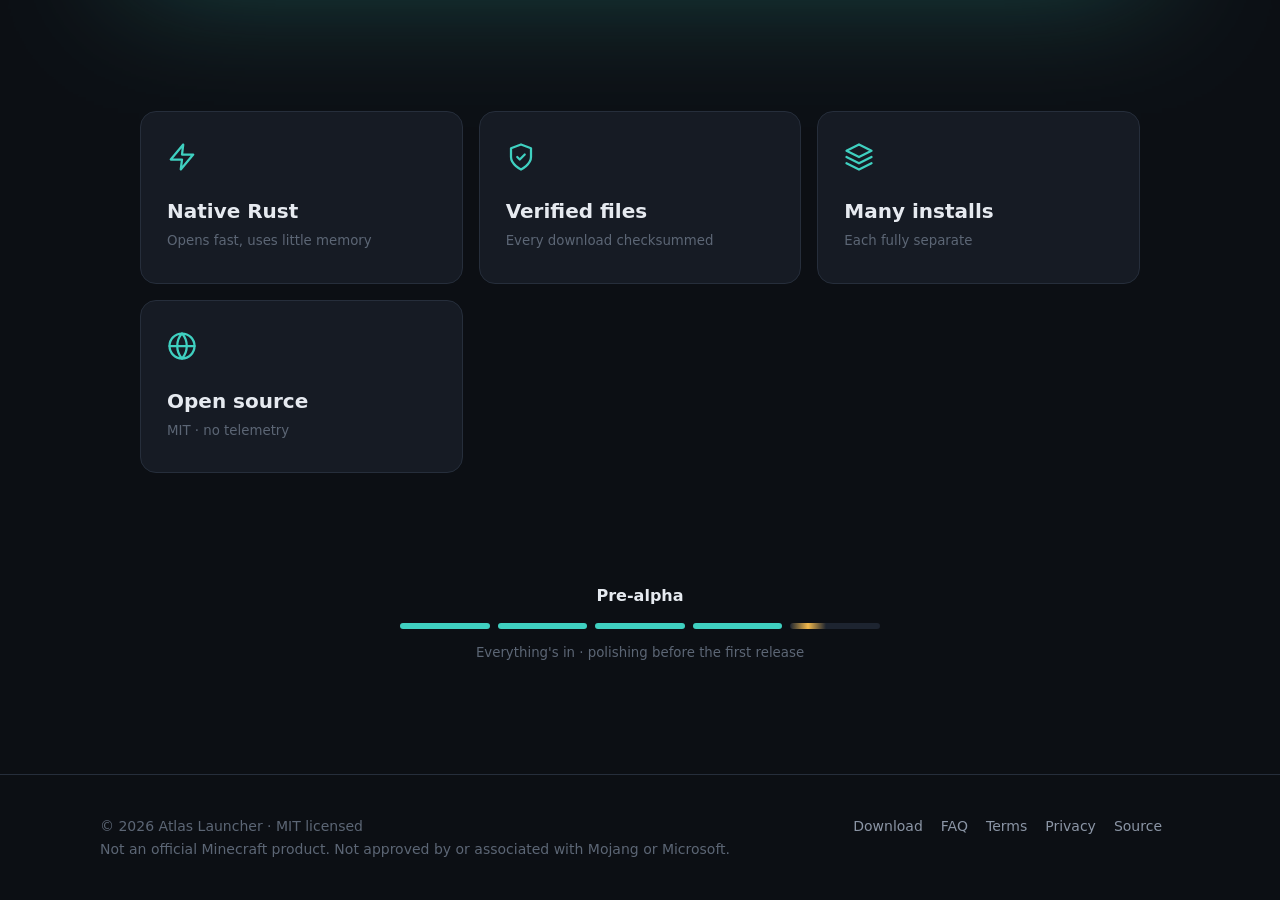
==== commit b91d3eef: "Rewrite comments and docs in plain language, refresh site and screenshots Co-Authored-By: Claude Opu" ====
--- a/index.html
+++ b/index.html
@@ -37,8 +37,8 @@
 </div>
 
 <div class="progress"><b>Pre-alpha</b>
-<div class="bar"><i class="done"></i><i class="done"></i><i class="now"></i><i></i><i></i></div>
-<small>Phase 3 of 5 · versions install today, playing is next</small></div>
+<div class="bar"><i class="done"></i><i class="done"></i><i class="done"></i><i class="done"></i><i class="now"></i></div>
+<small>Everything's in · polishing before the first release</small></div>
 <script src="assets/globe.js" defer></script>
 <script>
 (() => {
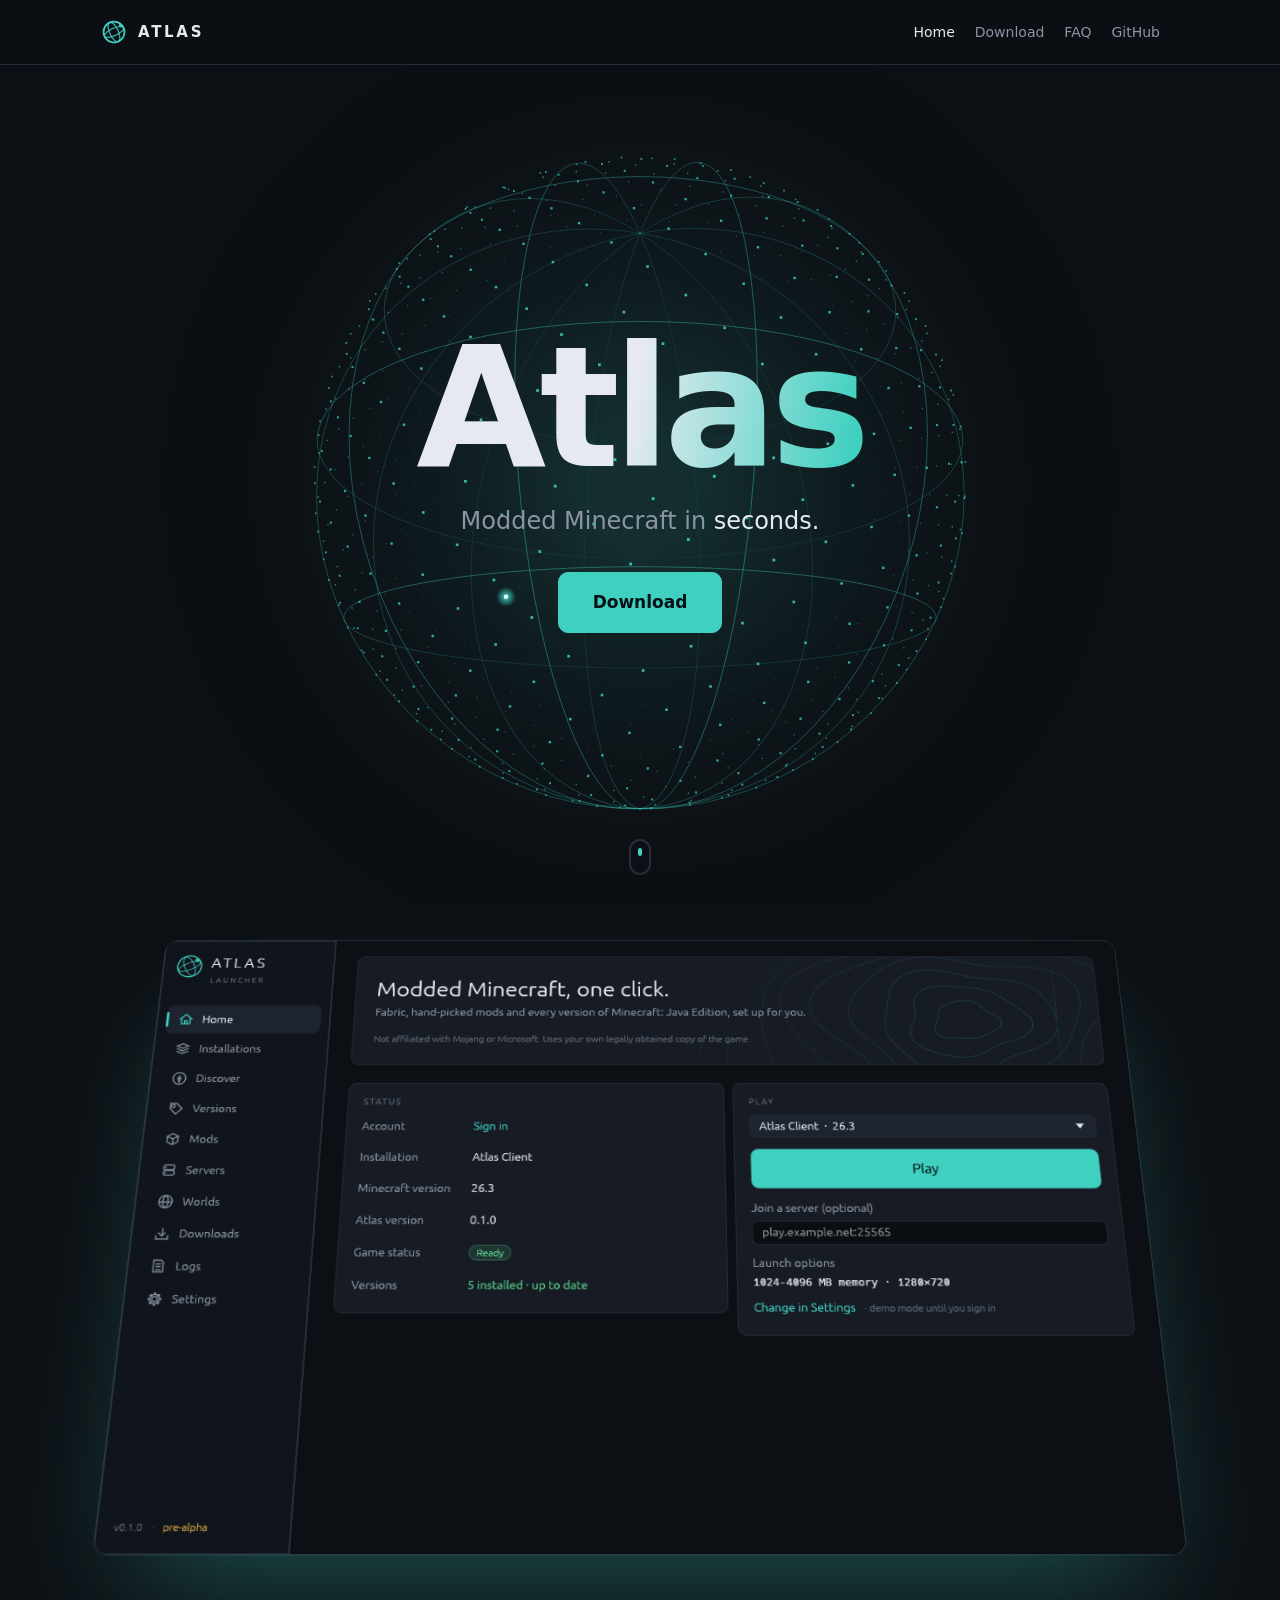
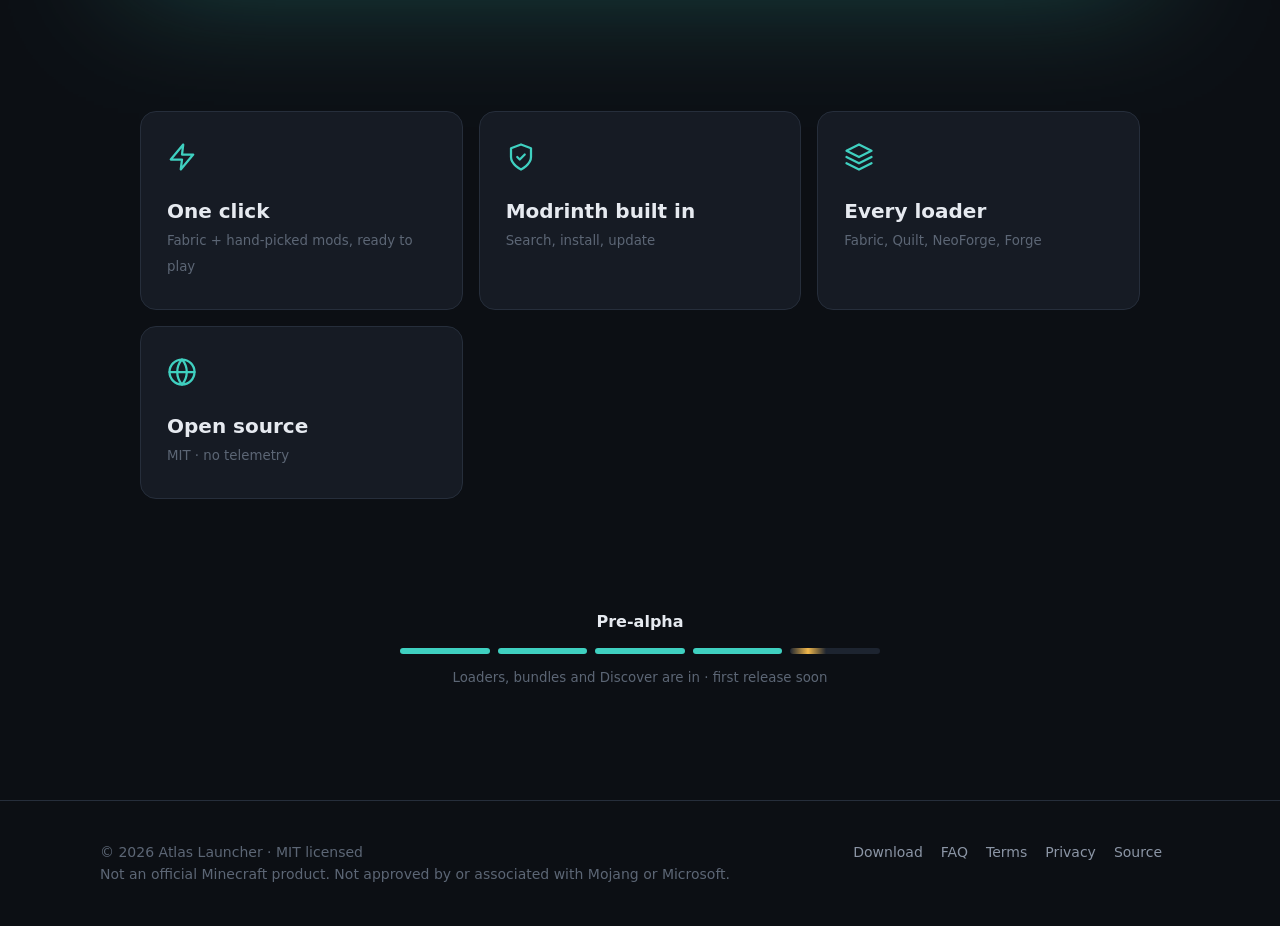
==== commit c340dc71: "Turn Atlas into a one-click modded launcher Inspired by Polyfrost's OneLauncher (ideas only, no code" ====
--- a/index.html
+++ b/index.html
@@ -4,10 +4,10 @@
 <meta charset="utf-8">
 <meta name="viewport" content="width=device-width,initial-scale=1">
 <title>Atlas Launcher</title>
-<meta name="description" content="A fast, open-source Minecraft: Java Edition launcher written in Rust.">
+<meta name="description" content="Modded Minecraft in one click: Fabric, hand-picked mods and every loader, in a fast open-source launcher.">
 <meta name="theme-color" content="#0c0f14">
 <meta property="og:title" content="Atlas Launcher">
-<meta property="og:description" content="A fast, open-source Minecraft: Java Edition launcher written in Rust.">
+<meta property="og:description" content="Modded Minecraft in one click: Fabric, hand-picked mods and every loader, in a fast open-source launcher.">
 <meta property="og:image" content="assets/home.png">
 <link rel="icon" href="assets/favicon.svg" type="image/svg+xml">
 <link rel="stylesheet" href="assets/style.css">
@@ -23,26 +23,26 @@
 <section class="hero2"><canvas id="globe" aria-hidden="true"></canvas>
 <div class="inner">
 <h1 class="title">Atlas</h1>
-<p class="tag">A launcher that's <span class="word" id="word">fast.</span></p>
+<p class="tag">Modded Minecraft in <span class="word" id="word">one click.</span></p>
 <a class="btn primary glow magnetic" href="download.html">Download</a>
 </div><span class="scroll-hint" aria-hidden="true"></span></section>
 
 <div class="stage"><div class="frame"><img src="assets/home.png" alt="Atlas launcher home screen"></div></div>
 
 <div class="tiles">
-<div class="spot"><svg viewBox="0 0 24 24" fill="none" stroke="currentColor" stroke-width="1.8" stroke-linecap="round" stroke-linejoin="round"><path d="M13 2 3 14h9l-1 8 10-12h-9l1-8z"/></svg><b>Native Rust</b><small>Opens fast, uses little memory</small></div>
-<div class="spot"><svg viewBox="0 0 24 24" fill="none" stroke="currentColor" stroke-width="1.8" stroke-linecap="round" stroke-linejoin="round"><path d="M12 22s8-4 8-10V5l-8-3-8 3v7c0 6 8 10 8 10z"/><path d="m9 12 2 2 4-4"/></svg><b>Verified files</b><small>Every download checksummed</small></div>
-<div class="spot"><svg viewBox="0 0 24 24" fill="none" stroke="currentColor" stroke-width="1.8" stroke-linecap="round" stroke-linejoin="round"><path d="M12 2 2 7l10 5 10-5-10-5z"/><path d="m2 17 10 5 10-5"/><path d="m2 12 10 5 10-5"/></svg><b>Many installs</b><small>Each fully separate</small></div>
+<div class="spot"><svg viewBox="0 0 24 24" fill="none" stroke="currentColor" stroke-width="1.8" stroke-linecap="round" stroke-linejoin="round"><path d="M13 2 3 14h9l-1 8 10-12h-9l1-8z"/></svg><b>One click</b><small>Fabric + hand-picked mods, ready to play</small></div>
+<div class="spot"><svg viewBox="0 0 24 24" fill="none" stroke="currentColor" stroke-width="1.8" stroke-linecap="round" stroke-linejoin="round"><path d="M12 22s8-4 8-10V5l-8-3-8 3v7c0 6 8 10 8 10z"/><path d="m9 12 2 2 4-4"/></svg><b>Modrinth built in</b><small>Search, install, update</small></div>
+<div class="spot"><svg viewBox="0 0 24 24" fill="none" stroke="currentColor" stroke-width="1.8" stroke-linecap="round" stroke-linejoin="round"><path d="M12 2 2 7l10 5 10-5-10-5z"/><path d="m2 17 10 5 10-5"/><path d="m2 12 10 5 10-5"/></svg><b>Every loader</b><small>Fabric, Quilt, NeoForge, Forge</small></div>
 <div class="spot"><svg viewBox="0 0 24 24" fill="none" stroke="currentColor" stroke-width="1.8" stroke-linecap="round" stroke-linejoin="round"><circle cx="12" cy="12" r="10"/><path d="M2 12h20"/><path d="M12 2a15 15 0 0 1 0 20 15 15 0 0 1 0-20z"/></svg><b>Open source</b><small>MIT · no telemetry</small></div>
 </div>
 
 <div class="progress"><b>Pre-alpha</b>
 <div class="bar"><i class="done"></i><i class="done"></i><i class="done"></i><i class="done"></i><i class="now"></i></div>
-<small>Everything's in · polishing before the first release</small></div>
+<small>Loaders, bundles and Discover are in · first release soon</small></div>
 <script src="assets/globe.js" defer></script>
 <script>
 (() => {
-  const words = ["fast.", "open.", "yours.", "safe.", "simple."];
+  const words = ["one click.", "seconds.", "any version.", "the open."];
   const el = document.getElementById("word"); let i = 0;
   if (matchMedia("(prefers-reduced-motion: reduce)").matches) return;
   setInterval(() => { i = (i + 1) % words.length; el.textContent = words[i];
